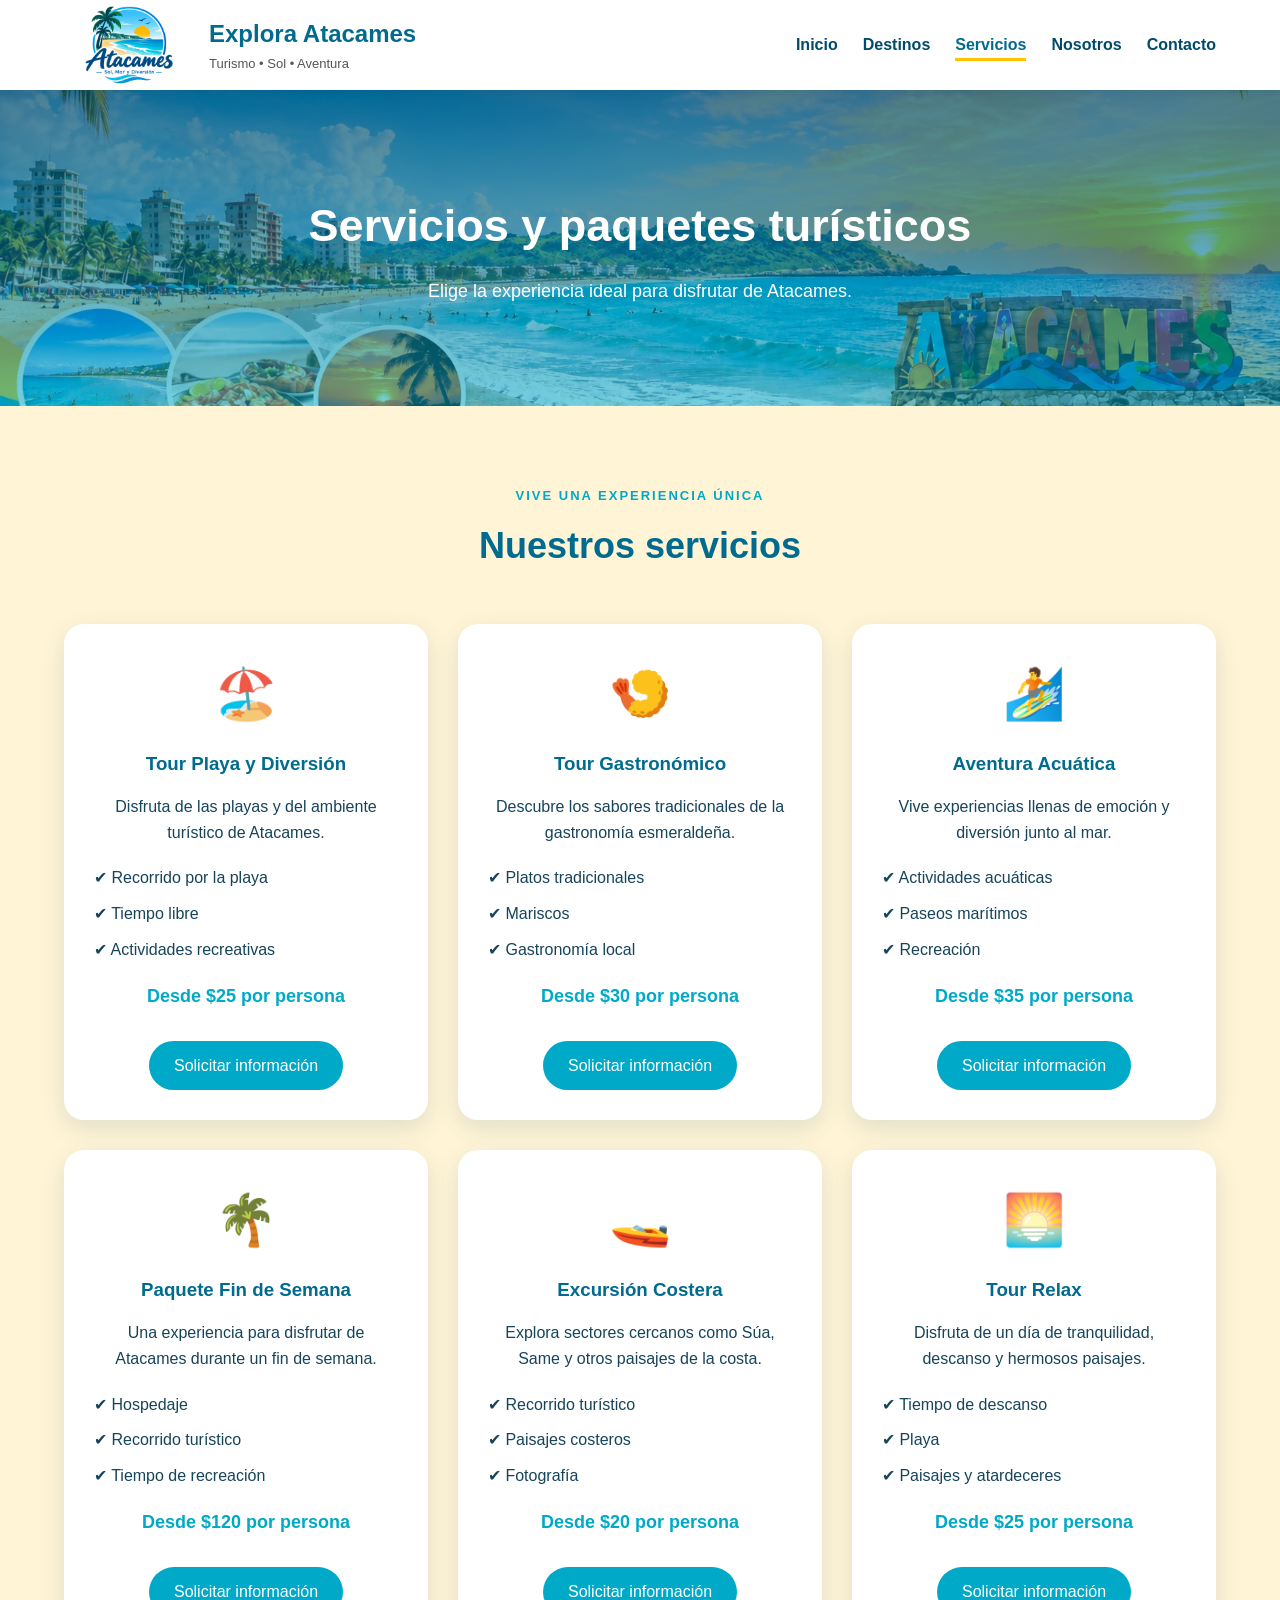
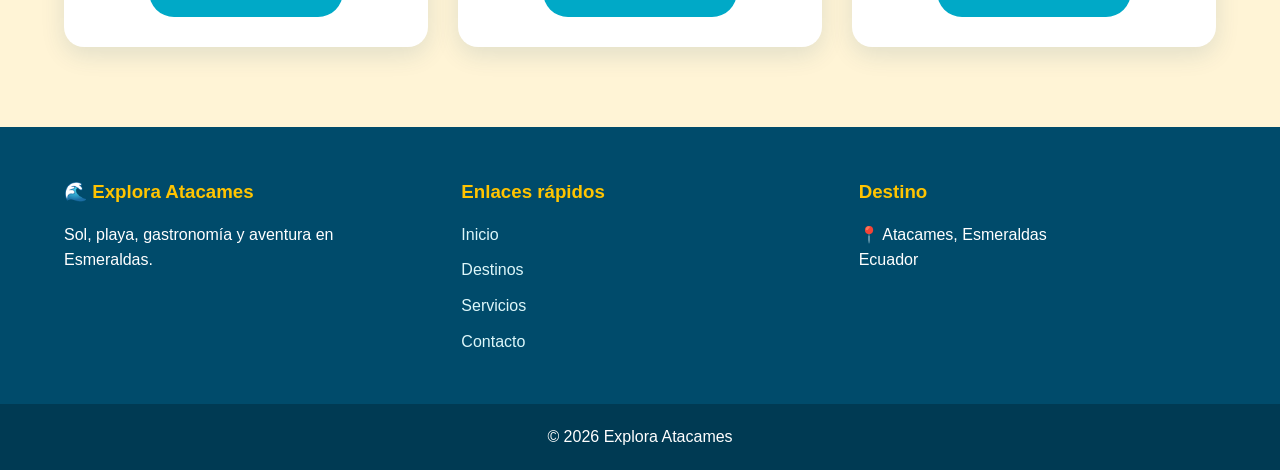
==== servicios.html @ 8d36df2c "first commit" ====
<!DOCTYPE html>
<html lang="es">

<head>

    <meta charset="UTF-8">

    <meta name="viewport"
        content="width=device-width, initial-scale=1.0">

    <meta name="description"
        content="Servicios y paquetes turísticos de Explora Atacames.">

    <title>Servicios | Explora Atacames</title>

    <link rel="stylesheet" href="css/styles.css">

</head>


<body>
<!-- ENCABEZADO -->

<header class="header">

    <div class="contenedor nav-contenedor">

        <a href="index.html" class="logo">

            <img src="imagenes/logo.png" alt="Logo Explora Atacames">

            <div>
                <h1>Explora Atacames</h1>
                <p>Turismo • Sol • Aventura</p>
            </div>

        </a>

        <nav class="menu">

            <ul>

                <li>
                    <a href="index.html">Inicio</a>
                </li>

                <li>
                    <a href="destinos.html">Destinos</a>
                </li>

                <li>
                    <a href="servicios.html" class="activo">
                        Servicios
                    </a>
                </li>

                <li>
                    <a href="nosotros.html">Nosotros</a>
                </li>

                <li>
                    <a href="contacto.html">Contacto</a>
                </li>

            </ul>

        </nav>

    </div>

</header>
    <main>


        <!-- PORTADA -->

        <section class="pagina-hero">

            <div class="contenedor">

                <h2>Servicios y paquetes turísticos</h2>

                <p>
                    Elige la experiencia ideal para disfrutar
                    de Atacames.
                </p>

            </div>

        </section>



        <!-- SERVICIOS -->

        <section class="seccion">

            <div class="contenedor">


                <div class="titulo-seccion">

                    <p>VIVE UNA EXPERIENCIA ÚNICA</p>

                    <h2>Nuestros servicios</h2>

                </div>



                <div class="servicios-grid">


                    <!-- SERVICIO 1 -->

                    <article class="servicio-card">

                        <span class="servicio-icono">🏖️</span>

                        <h3>Tour Playa y Diversión</h3>

                        <p>
                            Disfruta de las playas y del ambiente
                            turístico de Atacames.
                        </p>

                        <ul>

                            <li>✔ Recorrido por la playa</li>

                            <li>✔ Tiempo libre</li>

                            <li>✔ Actividades recreativas</li>

                        </ul>

                        <h4>Desde $25 por persona</h4>

                        <a href="contacto.html" class="btn-secundario">
                            Solicitar información
                        </a>

                    </article>



                    <!-- SERVICIO 2 -->

                    <article class="servicio-card">

                        <span class="servicio-icono">🍤</span>

                        <h3>Tour Gastronómico</h3>

                        <p>
                            Descubre los sabores tradicionales de la
                            gastronomía esmeraldeña.
                        </p>

                        <ul>

                            <li>✔ Platos tradicionales</li>

                            <li>✔ Mariscos</li>

                            <li>✔ Gastronomía local</li>

                        </ul>

                        <h4>Desde $30 por persona</h4>

                        <a href="contacto.html" class="btn-secundario">
                            Solicitar información
                        </a>

                    </article>



                    <!-- SERVICIO 3 -->

                    <article class="servicio-card">

                        <span class="servicio-icono">🏄</span>

                        <h3>Aventura Acuática</h3>

                        <p>
                            Vive experiencias llenas de emoción
                            y diversión junto al mar.
                        </p>

                        <ul>

                            <li>✔ Actividades acuáticas</li>

                            <li>✔ Paseos marítimos</li>

                            <li>✔ Recreación</li>

                        </ul>

                        <h4>Desde $35 por persona</h4>

                        <a href="contacto.html" class="btn-secundario">
                            Solicitar información
                        </a>

                    </article>



                    <!-- SERVICIO 4 -->

                    <article class="servicio-card">

                        <span class="servicio-icono">🌴</span>

                        <h3>Paquete Fin de Semana</h3>

                        <p>
                            Una experiencia para disfrutar de Atacames
                            durante un fin de semana.
                        </p>

                        <ul>

                            <li>✔ Hospedaje</li>

                            <li>✔ Recorrido turístico</li>

                            <li>✔ Tiempo de recreación</li>

                        </ul>

                        <h4>Desde $120 por persona</h4>

                        <a href="contacto.html" class="btn-secundario">
                            Solicitar información
                        </a>

                    </article>



                    <!-- SERVICIO 5 -->

                    <article class="servicio-card">

                        <span class="servicio-icono">🚤</span>

                        <h3>Excursión Costera</h3>

                        <p>
                            Explora sectores cercanos como Súa,
                            Same y otros paisajes de la costa.
                        </p>

                        <ul>

                            <li>✔ Recorrido turístico</li>

                            <li>✔ Paisajes costeros</li>

                            <li>✔ Fotografía</li>

                        </ul>

                        <h4>Desde $20 por persona</h4>

                        <a href="contacto.html" class="btn-secundario">
                            Solicitar información
                        </a>

                    </article>



                    <!-- SERVICIO 6 -->

                    <article class="servicio-card">

                        <span class="servicio-icono">🌅</span>

                        <h3>Tour Relax</h3>

                        <p>
                            Disfruta de un día de tranquilidad,
                            descanso y hermosos paisajes.
                        </p>

                        <ul>

                            <li>✔ Tiempo de descanso</li>

                            <li>✔ Playa</li>

                            <li>✔ Paisajes y atardeceres</li>

                        </ul>

                        <h4>Desde $25 por persona</h4>

                        <a href="contacto.html" class="btn-secundario">
                            Solicitar información
                        </a>

                    </article>


                </div>

            </div>

        </section>


    </main>



    <!-- FOOTER -->

    <footer class="footer">

        <div class="contenedor footer-grid">


            <div>

                <h3>🌊 Explora Atacames</h3>

                <p>
                    Sol, playa, gastronomía y aventura
                    en Esmeraldas.
                </p>

            </div>


            <div>

                <h3>Enlaces rápidos</h3>

                <ul>

                    <li><a href="index.html">Inicio</a></li>

                    <li><a href="destinos.html">Destinos</a></li>

                    <li><a href="servicios.html">Servicios</a></li>

                    <li><a href="contacto.html">Contacto</a></li>

                </ul>

            </div>


            <div>

                <h3>Destino</h3>

                <p>📍 Atacames, Esmeraldas</p>

                <p>Ecuador</p>

            </div>


        </div>


        <div class="footer-inferior">

            <p>
                © 2026 Explora Atacames
            </p>

        </div>

    </footer>


</body>

</html>
---- css/styles.css ----
/* ========================================
   EXPLORA ATACAMES
   PALETA BASADA EN LA IMAGEN DEL HERO
======================================== */

:root {
    --azul-profundo: #006B8F;
    --azul-oscuro: #004B6B;
    --azul-cielo: #18A9E0;
    --turquesa: #00A9C7;
    --turquesa-claro: #DDF7FA;

    --amarillo: #FFC400;
    --dorado: #F5A900;

    --arena: #FFF4D6;
    --blanco: #FFFFFF;

    --texto: #16445A;
    --gris: #555555;
}


/* ========================================
   CONFIGURACIÓN GENERAL
======================================== */

* {
    margin: 0;
    padding: 0;
    box-sizing: border-box;
}

html {
    scroll-behavior: smooth;
}

body {
    font-family: Arial, Helvetica, sans-serif;

    background-color: var(--arena);

    color: var(--texto);

    line-height: 1.6;
}

img {
    max-width: 100%;
    display: block;
}

html,
body {
    max-width: 100%;
    overflow-x: hidden;
}


/* ========================================
   CONTENEDOR GENERAL
======================================== */

.contenedor {
    width: 90%;
    max-width: 1200px;
    margin: auto;
}


/* ========================================
   ENCABEZADO
======================================== */

.header {
    background-color: var(--blanco);

    box-shadow: 0 2px 10px rgba(0, 75, 107, 0.15);

    position: sticky;

    top: 0;

    z-index: 1000;
}


.nav-contenedor {
    display: flex;

    justify-content: space-between;

    align-items: center;

    gap: 25px;

    padding: 0;
}


/* ========================================
   LOGO
======================================== */

.logo {
    display: flex;

    align-items: center;

    gap: 15px;

    text-decoration: none;

    color: var(--azul-profundo);

    flex-shrink: 0;
}


.logo img {
    width: 130px;

    height: 90px;

    object-fit: contain;
}


.logo h1 {
    font-size: 24px;

    margin: 0;

    color: var(--azul-profundo);
}


.logo p {
    font-size: 13px;

    color: var(--gris);

    margin: 0;
}


/* ========================================
   MENÚ
======================================== */

.menu ul {
    display: flex;

    align-items: center;

    list-style: none;

    gap: 25px;

    margin: 0;

    padding: 0;
}


.menu {
    margin-left: auto;
}


.menu a {
    text-decoration: none;

    color: var(--azul-oscuro);

    font-weight: bold;

    padding-bottom: 5px;

    transition: 0.3s;
}


.menu a:hover {
    color: var(--turquesa);
}


.menu a.activo {
    color: var(--azul-profundo);

    border-bottom: 3px solid var(--amarillo);
}


/* ========================================
   HERO PRINCIPAL
======================================== */

.hero {

    width: 100%;

    margin: 0;

    height: calc(100vh - 90px);

    min-height: 0;

    position: relative;

    overflow: hidden;

    display: flex;

    justify-content: center;

    align-items: flex-start;

    text-align: center;

    color: var(--blanco);

    background-image:
        linear-gradient(
            rgba(0, 75, 107, 0.08),
            rgba(0, 169, 199, 0.08)
        ),
        url("../imagenes/hero.webp");

    background-size: 100% 100%;

    background-position: center;

    background-repeat: no-repeat;
}


/* ========================================
   CONTENIDO HERO
======================================== */

.hero-contenido {
    position: relative;

    z-index: 2;

    width: 100%;

    max-width: 1000px;

    padding: 35px 20px 10px;
}


/* ========================================
   SUBTÍTULO
======================================== */

.subtitulo {
    display: inline-block;

    font-size: 13px;

    font-weight: bold;

    letter-spacing: 3px;

    color: var(--blanco);

    background-color: rgba(0, 107, 143, 0.92);

    padding: 7px 16px;

    border-radius: 20px;

    margin-bottom: 10px;

    text-shadow:
        1px 1px 2px rgba(0, 0, 0, 0.4);
}


/* ========================================
   TÍTULO HERO
======================================== */

.hero h2 {
    font-size: 48px;

    color: var(--blanco);

    font-weight: 800;

    margin-bottom: 10px;

    text-shadow:
        3px 3px 0 var(--azul-profundo),
        -1px -1px 0 var(--azul-profundo),
        1px -1px 0 var(--azul-profundo),
        -1px 1px 0 var(--azul-profundo),
        1px 1px 0 var(--azul-profundo);
}


/* ========================================
   TEXTO HERO
======================================== */

.hero-texto {
    display: inline-block;

    font-size: 17px;

    font-weight: bold;

    color: var(--blanco);

    background-color: rgba(0, 107, 143, 0.85);

    padding: 6px 15px;

    border-radius: 10px;

    margin-bottom: 12px;

    text-shadow:
        1px 1px 2px rgba(0, 0, 0, 0.6);
}


/* ========================================
   BOTÓN HERO
======================================== */

.hero .btn {

    background-color: var(--amarillo);

    color: var(--azul-oscuro);

    font-weight: 800;

    padding: 11px 25px;

    border-radius: 30px;

    text-decoration: none;

    display: block;

    width: fit-content;

    margin: 25px auto 0;

    box-shadow:
        0 4px 10px rgba(0, 75, 107, 0.30);

    transition: 0.3s;
}


.hero .btn:hover {
    background-color: var(--dorado);

    color: var(--blanco);

    transform: translateY(-3px);
}


/* ========================================
   BOTONES GENERALES
======================================== */

.btn {
    display: inline-block;

    background-color: var(--amarillo);

    color: var(--azul-oscuro);

    text-decoration: none;

    font-weight: bold;

    padding: 14px 28px;

    border-radius: 30px;

    transition: 0.3s;
}


.btn:hover {
    background-color: var(--dorado);

    color: var(--blanco);

    transform: translateY(-3px);
}


.btn-secundario {
    display: inline-block;

    margin-top: 20px;

    padding: 12px 25px;

    background-color: var(--turquesa);

    color: var(--blanco);

    text-decoration: none;

    border-radius: 25px;

    transition: 0.3s;
}


.btn-secundario:hover {
    background-color: var(--azul-profundo);

    transform: translateY(-3px);
}


/* ========================================
   SECCIONES
======================================== */

.seccion {
    padding: 80px 0;
}


/* ========================================
   TÍTULOS
======================================== */

.titulo-seccion {
    text-align: center;

    margin-bottom: 50px;
}


.titulo-seccion p {
    color: var(--turquesa);

    font-weight: bold;

    letter-spacing: 2px;

    font-size: 13px;
}


.titulo-seccion h2 {
    font-size: 36px;

    color: var(--azul-profundo);

    margin-top: 10px;
}


/* ========================================
   INTRODUCCIÓN
======================================== */

.introduccion-grid {
    display: grid;

    grid-template-columns: 1fr 1fr;

    gap: 50px;

    align-items: center;
}


.introduccion-imagen img {
    width: 100%;

    height: 350px;

    object-fit: cover;

    border-radius: 20px;

    box-shadow:
        0 10px 25px rgba(0, 75, 107, 0.20);
}


.introduccion-texto h3 {
    font-size: 30px;

    color: var(--azul-profundo);

    margin-bottom: 20px;
}


.introduccion-texto p {
    margin-bottom: 15px;
}


/* ========================================
   ATRACTIVOS
======================================== */

.atractivos {
    background-color: var(--turquesa-claro);
}


.atractivos-grid {
    display: grid;

    grid-template-columns: repeat(3, 1fr);

    gap: 30px;
}


/* ========================================
   TARJETAS
======================================== */

.card {
    background-color: var(--blanco);

    border-radius: 20px;

    overflow: hidden;

    box-shadow:
        0 5px 20px rgba(0, 75, 107, 0.15);

    transition: 0.3s;
}


.card:hover {
    transform: translateY(-10px);
}


.card img {
    width: 100%;

    height: 220px;

    object-fit: cover;
}


.card-contenido {
    padding: 25px;
}


.card-contenido h3 {
    color: var(--azul-profundo);

    margin-bottom: 15px;
}


.card-contenido p {
    margin-bottom: 15px;
}


.card-contenido a {
    color: var(--turquesa);

    font-weight: bold;

    text-decoration: none;
}


.card-contenido a:hover {
    color: var(--azul-profundo);
}


/* ========================================
   EXPERIENCIAS
======================================== */

.experiencias-grid {
    display: grid;

    grid-template-columns: repeat(4, 1fr);

    gap: 25px;
}


.experiencia {
    text-align: center;

    padding: 30px 20px;

    border-radius: 15px;

    background-color: var(--blanco);

    box-shadow:
        0 5px 15px rgba(0, 75, 107, 0.10);

    transition: 0.3s;
}


.experiencia:hover {
    transform: translateY(-5px);

    border-bottom: 4px solid var(--amarillo);
}


.experiencia span {
    font-size: 45px;
}


.experiencia h3 {
    color: var(--azul-profundo);

    margin: 15px 0;
}


/* ========================================
   CTA
======================================== */

.cta {
    text-align: center;

    padding: 80px 20px;

    background:
        linear-gradient(
            rgba(0, 169, 199, 0.95),
            rgba(0, 75, 107, 0.95)
        );

    color: var(--blanco);
}


.cta h2 {
    font-size: 38px;

    margin-bottom: 15px;
}


.cta p {
    margin-bottom: 30px;

    font-size: 18px;
}


/* ========================================
   HERO DE PÁGINAS INTERNAS
======================================== */

.pagina-hero {
    background:
        linear-gradient(
            rgba(0, 75, 107, 0.70),
            rgba(0, 169, 199, 0.55)
        ),
        url("../imagenes/hero.webp");

    background-size: cover;

    background-position: center;

    color: var(--blanco);

    text-align: center;

    padding: 100px 20px;
}


.pagina-hero h2 {
    font-size: 45px;

    margin-bottom: 15px;
}


.pagina-hero p {
    font-size: 18px;
}


/* ========================================
   DESTINOS
======================================== */

.destinos-grid {
    display: grid;

    grid-template-columns: repeat(3, 1fr);

    gap: 30px;
}


.destino-card {
    background-color: var(--blanco);

    border-radius: 20px;

    overflow: hidden;

    box-shadow:
        0 5px 20px rgba(0, 75, 107, 0.15);

    transition: 0.3s;
}


.destino-card:hover {
    transform: translateY(-8px);

    border-bottom: 5px solid var(--amarillo);
}


.destino-card img {
    width: 100%;

    height: 230px;

    object-fit: cover;
}


.destino-contenido {
    padding: 25px;
}


.destino-contenido h3 {
    color: var(--azul-profundo);

    margin-bottom: 15px;
}


.destino-contenido p {
    margin-bottom: 12px;
}


/* ========================================
   SERVICIOS
======================================== */

.servicios-grid {
    display: grid;

    grid-template-columns: repeat(3, 1fr);

    gap: 30px;
}


.servicio-card {
    background-color: var(--blanco);

    padding: 30px;

    border-radius: 20px;

    text-align: center;

    box-shadow:
        0 8px 25px rgba(0, 75, 107, 0.12);

    transition: 0.3s;
}


.servicio-card:hover {
    transform: translateY(-10px);

    border-top: 5px solid var(--amarillo);
}


.servicio-icono {
    font-size: 50px;
}


.servicio-card h3 {
    color: var(--azul-profundo);

    margin: 15px 0;
}


.servicio-card p {
    margin-bottom: 20px;
}


.servicio-card ul {
    list-style: none;

    text-align: left;

    margin-bottom: 20px;
}


.servicio-card li {
    margin: 10px 0;
}


.servicio-card h4 {
    color: var(--turquesa);

    font-size: 18px;

    margin-bottom: 10px;
}


/* ========================================
   NOSOTROS
======================================== */

.nosotros-grid {
    display: grid;

    grid-template-columns: 1fr 1fr;

    gap: 50px;

    align-items: center;
}


.nosotros-grid h2 {
    color: var(--azul-profundo);

    font-size: 35px;

    margin-bottom: 20px;
}


.nosotros-grid p {
    margin-bottom: 15px;
}


.nosotros-imagen img {
    width: 100%;

    height: 380px;

    object-fit: cover;

    border-radius: 20px;

    box-shadow:
        0 10px 25px rgba(0, 75, 107, 0.20);
}


/* ========================================
   MISIÓN Y VISIÓN
======================================== */

.mision-vision {
    background-color: var(--turquesa-claro);
}


.mision-grid {
    display: grid;

    grid-template-columns: repeat(2, 1fr);

    gap: 30px;
}


.mision-card {
    background-color: var(--blanco);

    padding: 40px;

    text-align: center;

    border-radius: 20px;

    box-shadow:
        0 5px 20px rgba(0, 75, 107, 0.10);

    transition: 0.3s;
}


.mision-card:hover {
    transform: translateY(-5px);

    border-top: 5px solid var(--amarillo);
}


.mision-card span {
    font-size: 50px;
}


.mision-card h3 {
    color: var(--azul-profundo);

    margin: 15px 0;
}


/* ========================================
   VALORES
======================================== */

.valores-grid {
    display: grid;

    grid-template-columns: repeat(4, 1fr);

    gap: 25px;
}


.valor {
    background-color: var(--blanco);

    text-align: center;

    padding: 30px 20px;

    border-radius: 15px;

    box-shadow:
        0 5px 15px rgba(0, 75, 107, 0.08);

    transition: 0.3s;
}


.valor:hover {
    transform: translateY(-5px);

    border-bottom: 4px solid var(--amarillo);
}


.valor span {
    font-size: 40px;
}


.valor h3 {
    color: var(--azul-profundo);

    margin: 15px 0;
}


/* ========================================
   RAZONES
======================================== */

.razones {
    background-color: var(--turquesa-claro);
}


.razones-grid {
    display: grid;

    grid-template-columns: repeat(3, 1fr);

    gap: 20px;
}


.razones-grid div {
    background-color: var(--blanco);

    padding: 25px;

    text-align: center;

    border-radius: 15px;

    font-weight: bold;

    color: var(--azul-profundo);

    box-shadow:
        0 5px 15px rgba(0, 75, 107, 0.08);

    transition: 0.3s;
}


.razones-grid div:hover {
    transform: translateY(-5px);

    background-color: var(--amarillo);
}


/* ========================================
   CONTACTO
======================================== */

.contacto-seccion {
    background-color: var(--arena);
}


.contacto-grid {
    display: grid;

    grid-template-columns: 1fr 1.5fr;

    gap: 50px;

    align-items: start;
}


.contacto-info h2 {
    color: var(--azul-profundo);

    font-size: 32px;

    margin-bottom: 20px;
}


.contacto-info > p {
    margin-bottom: 30px;
}


.info-contacto p {
    margin-bottom: 20px;
}


/* ========================================
   FORMULARIO
======================================== */

.formulario {
    background-color: var(--blanco);

    padding: 35px;

    border-radius: 20px;

    box-shadow:
        0 8px 25px rgba(0, 75, 107, 0.12);

    display: grid;

    grid-template-columns: repeat(2, 1fr);

    gap: 20px;
}


.form-grupo {
    display: flex;

    flex-direction: column;
}


.form-grupo label {
    margin-bottom: 8px;

    font-weight: bold;

    color: var(--azul-profundo);
}


.form-grupo input,
.form-grupo select,
.form-grupo textarea {
    padding: 12px;

    border: 1px solid #9DD9E5;

    border-radius: 8px;

    font-size: 15px;

    font-family: Arial, Helvetica, sans-serif;

    transition: 0.3s;
}


.form-grupo input:focus,
.form-grupo select:focus,
.form-grupo textarea:focus {
    outline: none;

    border-color: var(--turquesa);

    box-shadow:
        0 0 5px rgba(0, 169, 199, 0.35);
}


.form-mensaje {
    grid-column: 1 / -1;
}


.form-mensaje textarea {
    resize: vertical;
}


/* ========================================
   BOTÓN FORMULARIO
======================================== */

.btn-formulario {
    grid-column: 1 / -1;

    background-color: var(--azul-profundo);

    color: var(--blanco);

    border: none;

    padding: 14px;

    border-radius: 25px;

    font-size: 16px;

    font-weight: bold;

    cursor: pointer;

    transition: 0.3s;
}


.btn-formulario:hover {
    background-color: var(--turquesa);

    transform: translateY(-2px);
}


/* ========================================
   FOOTER
======================================== */

.footer {
    background-color: var(--azul-oscuro);

    color: var(--blanco);

    padding-top: 50px;
}


.footer-grid {
    display: grid;

    grid-template-columns: repeat(3, 1fr);

    gap: 40px;

    padding-bottom: 40px;
}


.footer h3 {
    margin-bottom: 15px;

    color: var(--amarillo);
}


.footer ul {
    list-style: none;
}


.footer li {
    margin-bottom: 10px;
}


.footer a {
    color: #DDF7FA;

    text-decoration: none;

    transition: 0.3s;
}


.footer a:hover {
    color: var(--amarillo);
}


.footer-inferior {
    text-align: center;

    padding: 20px;

    background-color: #003A53;
}


/* ========================================
   RESPONSIVE
======================================== */

@media (max-width: 1200px) {

    .contenedor {
        width: 94%;
    }

    .nav-contenedor {
        gap: 15px;
    }

    .logo {
        gap: 10px;
    }

    .logo img {
        width: 120px;
        height: 85px;
    }

    .logo h1 {
        font-size: 22px;
    }

    .logo p {
        font-size: 12px;
    }

    .menu ul {
        gap: 18px;
    }

    .menu a {
        font-size: 15px;
    }
}


@media (max-width: 900px) {

    .atractivos-grid,
    .destinos-grid,
    .servicios-grid {
        grid-template-columns: repeat(2, 1fr);
    }

    .experiencias-grid,
    .valores-grid {
        grid-template-columns: repeat(2, 1fr);
    }

    .contacto-grid {
        grid-template-columns: 1fr;
    }

    .hero {
        height: calc(100vh - 125px);

        background-size: 100% 100%;
    }

    .hero h2 {
        font-size: 40px;
    }
}


@media (max-width: 768px) {

    .nav-contenedor {
        flex-direction: column;

        gap: 10px;
    }

    .logo {
        flex-direction: column;

        text-align: center;

        gap: 5px;
    }

    .logo img {
        width: 140px;

        height: 100px;
    }

    .menu {
        margin-left: 0;
    }

    .menu ul {
        flex-wrap: wrap;

        justify-content: center;

        gap: 15px;
    }

    .hero {
        height: calc(100vh - 210px);

        background-size: 100% 100%;

        align-items: flex-start;
    }

    .hero-contenido {
        padding: 20px 10px 10px;
    }

    .subtitulo {
        font-size: 8px;

        letter-spacing: 1px;

        padding: 4px 8px;
    }

    .hero h2 {
        font-size: 25px;
    }

    .hero-texto {
        font-size: 11px;

        padding: 4px 8px;
    }

    .hero .btn {
        padding: 7px 14px;

        font-size: 11px;
    }

    .pagina-hero {
        padding: 80px 20px;
    }

    .pagina-hero h2 {
        font-size: 35px;
    }

    .pagina-hero p {
        font-size: 16px;
    }

    .titulo-seccion h2 {
        font-size: 30px;
    }

    .seccion {
        padding: 60px 0;
    }

    .introduccion-grid,
    .nosotros-grid,
    .mision-grid {
        grid-template-columns: 1fr;
    }

    .atractivos-grid,
    .experiencias-grid,
    .destinos-grid,
    .servicios-grid,
    .valores-grid,
    .razones-grid {
        grid-template-columns: 1fr;
    }

    .formulario {
        grid-template-columns: 1fr;

        padding: 25px;
    }

    .footer-grid {
        grid-template-columns: 1fr;

        text-align: center;
    }
}


@media (max-width: 480px) {

    .contenedor {
        width: 92%;
    }

    .logo h1 {
        font-size: 19px;
    }

    .menu ul {
        gap: 10px;
    }

    .menu a {
        font-size: 14px;
    }

    .hero {
        height: calc(100vh - 220px);
    }

    .hero-contenido {
        padding-top: 15px;
    }

    .hero h2 {
        font-size: 21px;
    }

    .hero-texto {
        font-size: 9px;

        padding: 3px 6px;
    }

    .hero .btn {
        padding: 6px 12px;

        font-size: 10px;
    }

    .pagina-hero h2 {
        font-size: 30px;
    }

    .titulo-seccion h2 {
        font-size: 26px;
    }

    .introduccion-texto h3 {
        font-size: 26px;
    }

    .contacto-info h2 {
        font-size: 27px;
    }

    .nosotros-grid h2 {
        font-size: 28px;
    }

    .cta h2 {
        font-size: 30px;
    }

    .cta p {
        font-size: 16px;
    }
}
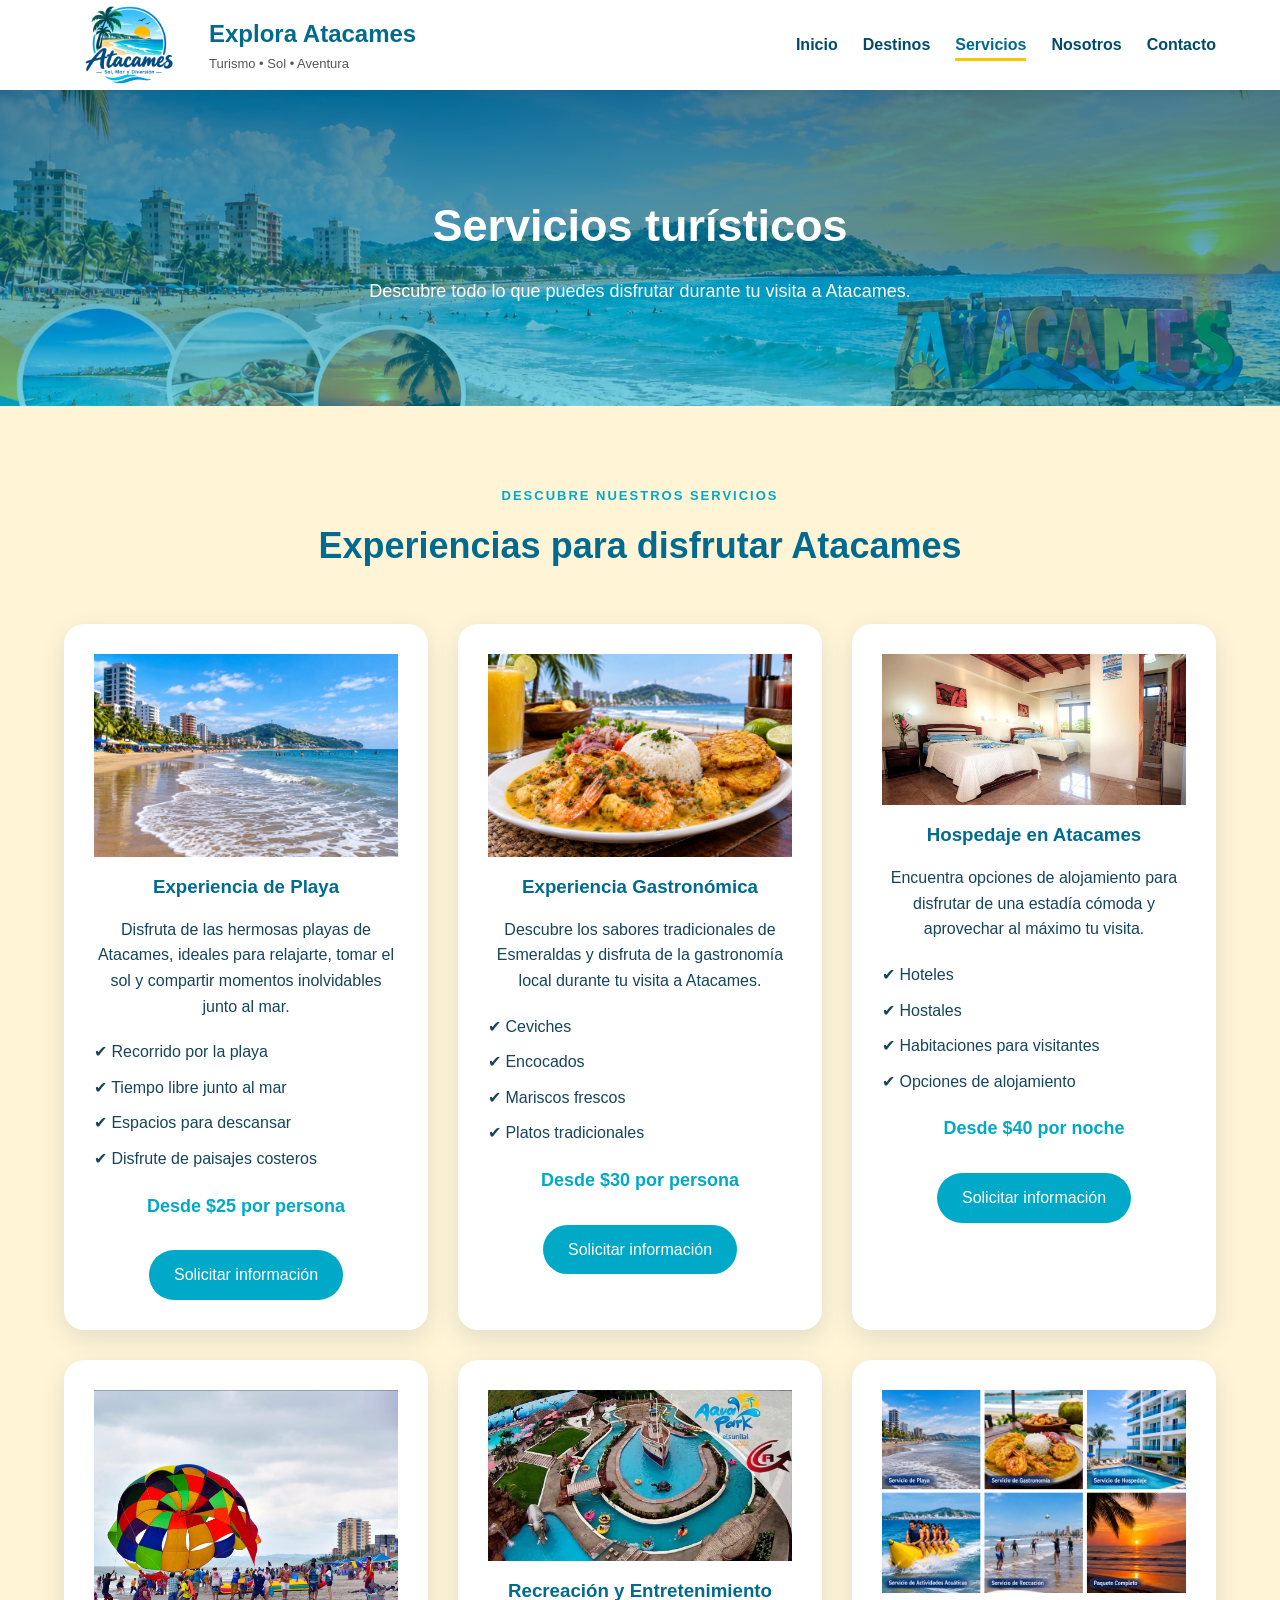
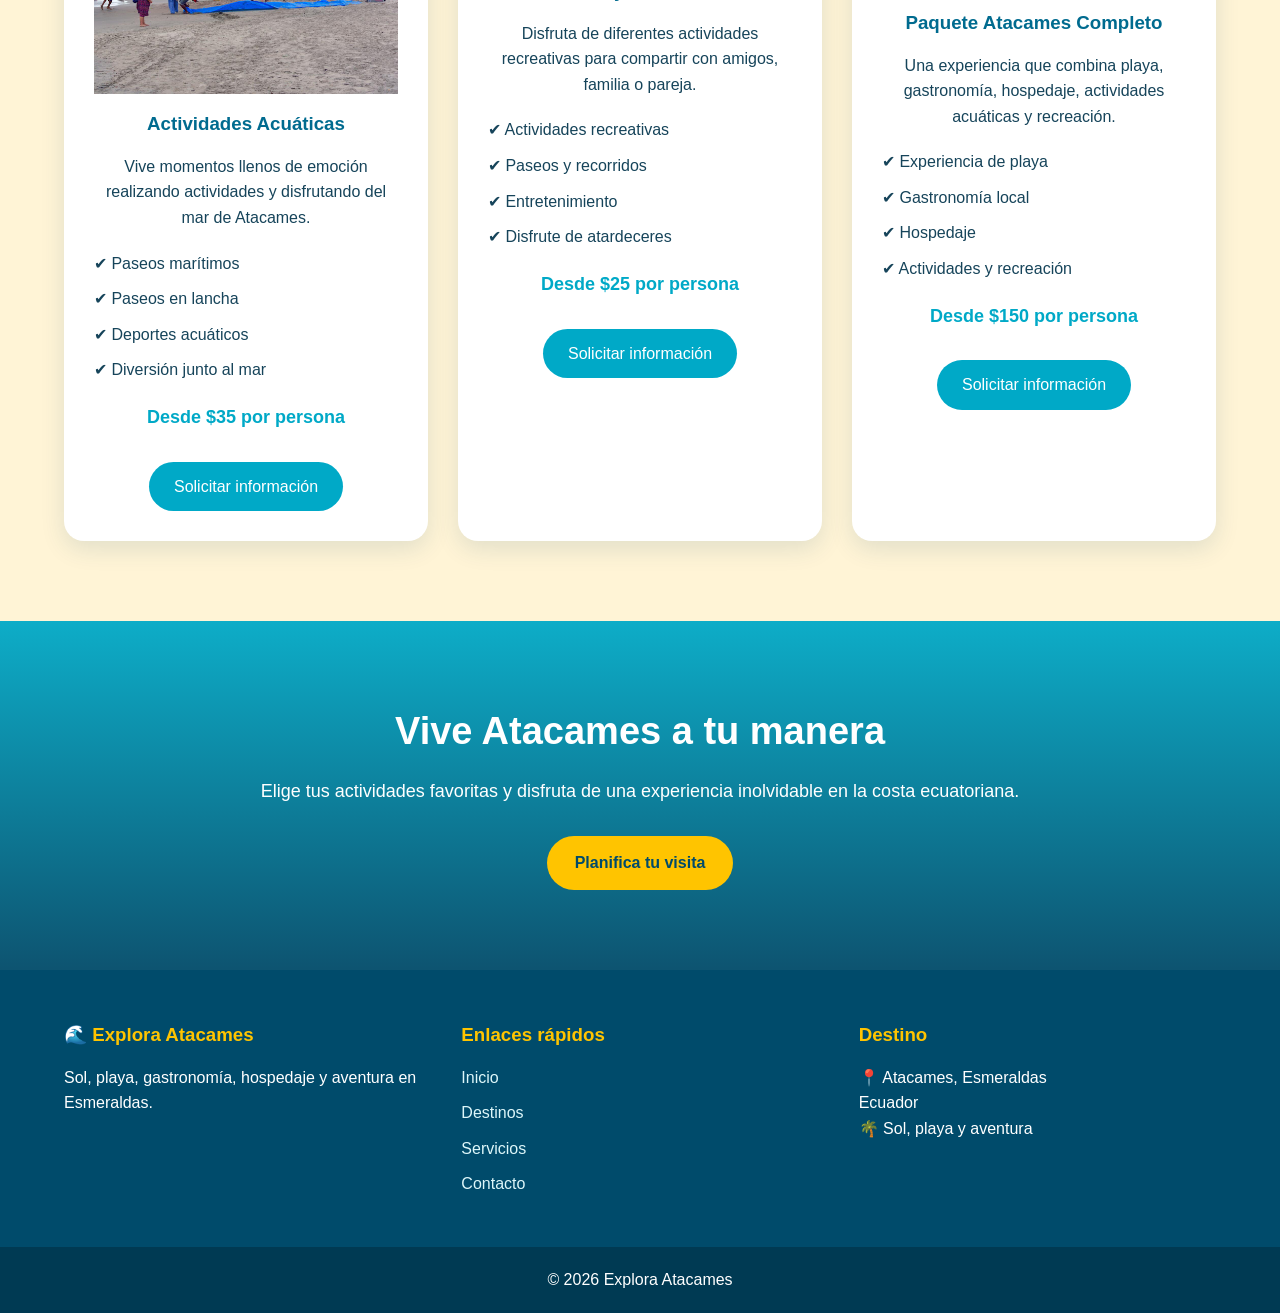
==== commit 3b36deb0: "completo" ====
--- a/servicios.html
+++ b/servicios.html
@@ -9,7 +9,7 @@
         content="width=device-width, initial-scale=1.0">
 
     <meta name="description"
-        content="Servicios y paquetes turísticos de Explora Atacames.">
+        content="Servicios turísticos de Explora Atacames: playa, gastronomía, hospedaje, actividades acuáticas y recreación.">
 
     <title>Servicios | Explora Atacames</title>
 
@@ -19,7 +19,11 @@
 
 
 <body>
-<!-- ENCABEZADO -->
+
+
+<!-- =========================
+     ENCABEZADO
+========================== -->
 
 <header class="header">
 
@@ -27,39 +31,53 @@
 
         <a href="index.html" class="logo">
 
-            <img src="imagenes/logo.png" alt="Logo Explora Atacames">
+            <img src="imagenes/logo.png"
+                alt="Logo Explora Atacames">
 
             <div>
+
                 <h1>Explora Atacames</h1>
+
                 <p>Turismo • Sol • Aventura</p>
+
             </div>
 
         </a>
 
+
         <nav class="menu">
 
             <ul>
 
                 <li>
-                    <a href="index.html">Inicio</a>
-                </li>
-
-                <li>
-                    <a href="destinos.html">Destinos</a>
-                </li>
-
-                <li>
-                    <a href="servicios.html" class="activo">
+                    <a href="index.html">
+                        Inicio
+                    </a>
+                </li>
+
+                <li>
+                    <a href="destinos.html">
+                        Destinos
+                    </a>
+                </li>
+
+                <li>
+                    <a href="servicios.html"
+                        class="activo">
                         Servicios
                     </a>
                 </li>
 
                 <li>
-                    <a href="nosotros.html">Nosotros</a>
-                </li>
-
-                <li>
-                    <a href="contacto.html">Contacto</a>
+                    <a href="nosotros.html">
+                        Nosotros
+                    </a>
+                </li>
+
+                <li>
+                    <a href="contacto.html">
+                        Contacto
+                    </a>
                 </li>
 
             </ul>
@@ -69,317 +87,458 @@
     </div>
 
 </header>
-    <main>
-
-
-        <!-- PORTADA -->
-
-        <section class="pagina-hero">
-
-            <div class="contenedor">
-
-                <h2>Servicios y paquetes turísticos</h2>
+
+
+
+<main>
+
+
+<!-- =========================
+     PORTADA
+========================== -->
+
+<section class="pagina-hero">
+
+    <div class="contenedor">
+
+        <h2>Servicios turísticos</h2>
+
+        <p>
+            Descubre todo lo que puedes disfrutar
+            durante tu visita a Atacames.
+        </p>
+
+    </div>
+
+</section>
+
+
+
+<!-- =========================
+     SERVICIOS
+========================== -->
+
+<section class="seccion">
+
+    <div class="contenedor">
+
+
+        <div class="titulo-seccion">
+
+            <p>DESCUBRE NUESTROS SERVICIOS</p>
+
+            <h2>Experiencias para disfrutar Atacames</h2>
+
+        </div>
+
+
+
+        <div class="servicios-grid">
+
+
+            <!-- =========================
+                 SERVICIO 1 - PLAYA
+            ========================== -->
+
+            <article class="servicio-card">
+
+                <img src="imagenes/serviplaya.png"
+                    alt="Playa de Atacames">
+
+                <h3>Experiencia de Playa</h3>
 
                 <p>
-                    Elige la experiencia ideal para disfrutar
-                    de Atacames.
+                    Disfruta de las hermosas playas de
+                    Atacames, ideales para relajarte,
+                    tomar el sol y compartir momentos
+                    inolvidables junto al mar.
                 </p>
 
-            </div>
-
-        </section>
-
-
-
-        <!-- SERVICIOS -->
-
-        <section class="seccion">
-
-            <div class="contenedor">
-
-
-                <div class="titulo-seccion">
-
-                    <p>VIVE UNA EXPERIENCIA ÚNICA</p>
-
-                    <h2>Nuestros servicios</h2>
-
-                </div>
-
-
-
-                <div class="servicios-grid">
-
-
-                    <!-- SERVICIO 1 -->
-
-                    <article class="servicio-card">
-
-                        <span class="servicio-icono">🏖️</span>
-
-                        <h3>Tour Playa y Diversión</h3>
-
-                        <p>
-                            Disfruta de las playas y del ambiente
-                            turístico de Atacames.
-                        </p>
-
-                        <ul>
-
-                            <li>✔ Recorrido por la playa</li>
-
-                            <li>✔ Tiempo libre</li>
-
-                            <li>✔ Actividades recreativas</li>
-
-                        </ul>
-
-                        <h4>Desde $25 por persona</h4>
-
-                        <a href="contacto.html" class="btn-secundario">
-                            Solicitar información
-                        </a>
-
-                    </article>
-
-
-
-                    <!-- SERVICIO 2 -->
-
-                    <article class="servicio-card">
-
-                        <span class="servicio-icono">🍤</span>
-
-                        <h3>Tour Gastronómico</h3>
-
-                        <p>
-                            Descubre los sabores tradicionales de la
-                            gastronomía esmeraldeña.
-                        </p>
-
-                        <ul>
-
-                            <li>✔ Platos tradicionales</li>
-
-                            <li>✔ Mariscos</li>
-
-                            <li>✔ Gastronomía local</li>
-
-                        </ul>
-
-                        <h4>Desde $30 por persona</h4>
-
-                        <a href="contacto.html" class="btn-secundario">
-                            Solicitar información
-                        </a>
-
-                    </article>
-
-
-
-                    <!-- SERVICIO 3 -->
-
-                    <article class="servicio-card">
-
-                        <span class="servicio-icono">🏄</span>
-
-                        <h3>Aventura Acuática</h3>
-
-                        <p>
-                            Vive experiencias llenas de emoción
-                            y diversión junto al mar.
-                        </p>
-
-                        <ul>
-
-                            <li>✔ Actividades acuáticas</li>
-
-                            <li>✔ Paseos marítimos</li>
-
-                            <li>✔ Recreación</li>
-
-                        </ul>
-
-                        <h4>Desde $35 por persona</h4>
-
-                        <a href="contacto.html" class="btn-secundario">
-                            Solicitar información
-                        </a>
-
-                    </article>
-
-
-
-                    <!-- SERVICIO 4 -->
-
-                    <article class="servicio-card">
-
-                        <span class="servicio-icono">🌴</span>
-
-                        <h3>Paquete Fin de Semana</h3>
-
-                        <p>
-                            Una experiencia para disfrutar de Atacames
-                            durante un fin de semana.
-                        </p>
-
-                        <ul>
-
-                            <li>✔ Hospedaje</li>
-
-                            <li>✔ Recorrido turístico</li>
-
-                            <li>✔ Tiempo de recreación</li>
-
-                        </ul>
-
-                        <h4>Desde $120 por persona</h4>
-
-                        <a href="contacto.html" class="btn-secundario">
-                            Solicitar información
-                        </a>
-
-                    </article>
-
-
-
-                    <!-- SERVICIO 5 -->
-
-                    <article class="servicio-card">
-
-                        <span class="servicio-icono">🚤</span>
-
-                        <h3>Excursión Costera</h3>
-
-                        <p>
-                            Explora sectores cercanos como Súa,
-                            Same y otros paisajes de la costa.
-                        </p>
-
-                        <ul>
-
-                            <li>✔ Recorrido turístico</li>
-
-                            <li>✔ Paisajes costeros</li>
-
-                            <li>✔ Fotografía</li>
-
-                        </ul>
-
-                        <h4>Desde $20 por persona</h4>
-
-                        <a href="contacto.html" class="btn-secundario">
-                            Solicitar información
-                        </a>
-
-                    </article>
-
-
-
-                    <!-- SERVICIO 6 -->
-
-                    <article class="servicio-card">
-
-                        <span class="servicio-icono">🌅</span>
-
-                        <h3>Tour Relax</h3>
-
-                        <p>
-                            Disfruta de un día de tranquilidad,
-                            descanso y hermosos paisajes.
-                        </p>
-
-                        <ul>
-
-                            <li>✔ Tiempo de descanso</li>
-
-                            <li>✔ Playa</li>
-
-                            <li>✔ Paisajes y atardeceres</li>
-
-                        </ul>
-
-                        <h4>Desde $25 por persona</h4>
-
-                        <a href="contacto.html" class="btn-secundario">
-                            Solicitar información
-                        </a>
-
-                    </article>
-
-
-                </div>
-
-            </div>
-
-        </section>
-
-
-    </main>
-
-
-
-    <!-- FOOTER -->
-
-    <footer class="footer">
-
-        <div class="contenedor footer-grid">
-
-
-            <div>
-
-                <h3>🌊 Explora Atacames</h3>
+                <ul>
+
+                    <li>✔ Recorrido por la playa</li>
+
+                    <li>✔ Tiempo libre junto al mar</li>
+
+                    <li>✔ Espacios para descansar</li>
+
+                    <li>✔ Disfrute de paisajes costeros</li>
+
+                </ul>
+
+                <h4>
+                    Desde $25 por persona
+                </h4>
+
+                <a href="contacto.html"
+                    class="btn-secundario">
+
+                    Solicitar información
+
+                </a>
+
+            </article>
+
+
+
+            <!-- =========================
+                 SERVICIO 2 - GASTRONOMÍA
+            ========================== -->
+
+            <article class="servicio-card">
+
+                <img src="imagenes/servicomida.png"
+                    alt="Gastronomía de Atacames">
+
+                <h3>Experiencia Gastronómica</h3>
 
                 <p>
-                    Sol, playa, gastronomía y aventura
-                    en Esmeraldas.
+                    Descubre los sabores tradicionales
+                    de Esmeraldas y disfruta de la
+                    gastronomía local durante tu visita
+                    a Atacames.
                 </p>
 
-            </div>
-
-
-            <div>
-
-                <h3>Enlaces rápidos</h3>
-
                 <ul>
 
-                    <li><a href="index.html">Inicio</a></li>
-
-                    <li><a href="destinos.html">Destinos</a></li>
-
-                    <li><a href="servicios.html">Servicios</a></li>
-
-                    <li><a href="contacto.html">Contacto</a></li>
+                    <li>✔ Ceviches</li>
+
+                    <li>✔ Encocados</li>
+
+                    <li>✔ Mariscos frescos</li>
+
+                    <li>✔ Platos tradicionales</li>
 
                 </ul>
 
-            </div>
-
-
-            <div>
-
-                <h3>Destino</h3>
-
-                <p>📍 Atacames, Esmeraldas</p>
-
-                <p>Ecuador</p>
-
-            </div>
+                <h4>
+                    Desde $30 por persona
+                </h4>
+
+                <a href="contacto.html"
+                    class="btn-secundario">
+
+                    Solicitar información
+
+                </a>
+
+            </article>
+
+
+
+            <!-- =========================
+                 SERVICIO 3 - HOSPEDAJE
+            ========================== -->
+
+            <article class="servicio-card">
+
+                <img src="imagenes/servihospedaje.jpg"
+                    alt="Hospedaje en Atacames">
+
+                <h3>Hospedaje en Atacames</h3>
+
+                <p>
+                    Encuentra opciones de alojamiento
+                    para disfrutar de una estadía cómoda
+                    y aprovechar al máximo tu visita.
+                </p>
+
+                <ul>
+
+                    <li>✔ Hoteles</li>
+
+                    <li>✔ Hostales</li>
+
+                    <li>✔ Habitaciones para visitantes</li>
+
+                    <li>✔ Opciones de alojamiento</li>
+
+                </ul>
+
+                <h4>
+                    Desde $40 por noche
+                </h4>
+
+                <a href="contacto.html"
+                    class="btn-secundario">
+
+                    Solicitar información
+
+                </a>
+
+            </article>
+
+
+
+            <!-- =========================
+                 SERVICIO 4 - ACTIVIDADES ACUÁTICAS
+            ========================== -->
+
+            <article class="servicio-card">
+
+                <img src="imagenes/serviacuatico.jpg"
+                    alt="Actividades acuáticas en Atacames">
+
+                <h3>Actividades Acuáticas</h3>
+
+                <p>
+                    Vive momentos llenos de emoción
+                    realizando actividades y disfrutando
+                    del mar de Atacames.
+                </p>
+
+                <ul>
+
+                    <li>✔ Paseos marítimos</li>
+
+                    <li>✔ Paseos en lancha</li>
+
+                    <li>✔ Deportes acuáticos</li>
+
+                    <li>✔ Diversión junto al mar</li>
+
+                </ul>
+
+                <h4>
+                    Desde $35 por persona
+                </h4>
+
+                <a href="contacto.html"
+                    class="btn-secundario">
+
+                    Solicitar información
+
+                </a>
+
+            </article>
+
+
+
+            <!-- =========================
+                 SERVICIO 5 - RECREACIÓN
+            ========================== -->
+
+            <article class="servicio-card">
+
+                <img src="imagenes/servirecreativo.jpg"
+                    alt="Actividades recreativas en Atacames">
+
+                <h3>Recreación y Entretenimiento</h3>
+
+                <p>
+                    Disfruta de diferentes actividades
+                    recreativas para compartir con amigos,
+                    familia o pareja.
+                </p>
+
+                <ul>
+
+                    <li>✔ Actividades recreativas</li>
+
+                    <li>✔ Paseos y recorridos</li>
+
+                    <li>✔ Entretenimiento</li>
+
+                    <li>✔ Disfrute de atardeceres</li>
+
+                </ul>
+
+                <h4>
+                    Desde $25 por persona
+                </h4>
+
+                <a href="contacto.html"
+                    class="btn-secundario">
+
+                    Solicitar información
+
+                </a>
+
+            </article>
+
+
+
+            <!-- =========================
+                 SERVICIO 6 - PAQUETE COMPLETO
+            ========================== -->
+
+            <article class="servicio-card">
+
+                <img src="imagenes/pack completo.png"
+                    alt="Experiencia turística completa en Atacames">
+
+                <h3>Paquete Atacames Completo</h3>
+
+                <p>
+                    Una experiencia que combina playa,
+                    gastronomía, hospedaje, actividades
+                    acuáticas y recreación.
+                </p>
+
+                <ul>
+
+                    <li>✔ Experiencia de playa</li>
+
+                    <li>✔ Gastronomía local</li>
+
+                    <li>✔ Hospedaje</li>
+
+                    <li>✔ Actividades y recreación</li>
+
+                </ul>
+
+                <h4>
+                    Desde $150 por persona
+                </h4>
+
+                <a href="contacto.html"
+                    class="btn-secundario">
+
+                    Solicitar información
+
+                </a>
+
+            </article>
 
 
         </div>
 
-
-        <div class="footer-inferior">
+    </div>
+
+</section>
+
+
+
+<!-- =========================
+     LLAMADO A LA ACCIÓN
+========================== -->
+
+<section class="cta">
+
+    <div class="contenedor">
+
+        <h2>
+            Vive Atacames a tu manera
+        </h2>
+
+        <p>
+            Elige tus actividades favoritas y
+            disfruta de una experiencia inolvidable
+            en la costa ecuatoriana.
+        </p>
+
+        <a href="contacto.html"
+            class="btn">
+
+            Planifica tu visita
+
+        </a>
+
+    </div>
+
+</section>
+
+
+</main>
+
+
+
+<!-- =========================
+     FOOTER
+========================== -->
+
+<footer class="footer">
+
+    <div class="contenedor footer-grid">
+
+
+        <div>
+
+            <h3>
+                🌊 Explora Atacames
+            </h3>
 
             <p>
-                © 2026 Explora Atacames
+                Sol, playa, gastronomía, hospedaje
+                y aventura en Esmeraldas.
             </p>
 
         </div>
 
-    </footer>
+
+
+        <div>
+
+            <h3>
+                Enlaces rápidos
+            </h3>
+
+            <ul>
+
+                <li>
+                    <a href="index.html">
+                        Inicio
+                    </a>
+                </li>
+
+                <li>
+                    <a href="destinos.html">
+                        Destinos
+                    </a>
+                </li>
+
+                <li>
+                    <a href="servicios.html">
+                        Servicios
+                    </a>
+                </li>
+
+                <li>
+                    <a href="contacto.html">
+                        Contacto
+                    </a>
+                </li>
+
+            </ul>
+
+        </div>
+
+
+
+        <div>
+
+            <h3>
+                Destino
+            </h3>
+
+            <p>
+                📍 Atacames, Esmeraldas
+            </p>
+
+            <p>
+                Ecuador
+            </p>
+
+            <p>
+                🌴 Sol, playa y aventura
+            </p>
+
+        </div>
+
+
+    </div>
+
+
+
+    <div class="footer-inferior">
+
+        <p>
+            © 2026 Explora Atacames
+        </p>
+
+    </div>
+
+</footer>
 
 
 </body>
--- a/css/styles.css
+++ b/css/styles.css
@@ -260,7 +260,7 @@
 .subtitulo {
     display: inline-block;
 
-    font-size: 13px;
+    font-size: 18px;
 
     font-weight: bold;
 
@@ -286,7 +286,7 @@
 ======================================== */
 
 .hero h2 {
-    font-size: 48px;
+    font-size: 52px;
 
     color: var(--blanco);
 
@@ -310,7 +310,7 @@
 .hero-texto {
     display: inline-block;
 
-    font-size: 17px;
+    font-size: 20px;
 
     font-weight: bold;
 
@@ -1316,26 +1316,26 @@
     }
 }
 
+/* ========================================
+   RESPONSIVE - MÓVIL
+   SOLO AJUSTES PARA CELULAR
+======================================== */
 
 @media (max-width: 768px) {
 
     .nav-contenedor {
         flex-direction: column;
-
         gap: 10px;
     }
 
     .logo {
         flex-direction: column;
-
         text-align: center;
-
         gap: 5px;
     }
 
     .logo img {
         width: 140px;
-
         height: 100px;
     }
 
@@ -1345,47 +1345,54 @@
 
     .menu ul {
         flex-wrap: wrap;
-
         justify-content: center;
-
         gap: 15px;
     }
 
+    /* ===== HERO EN CELULAR ===== */
+
     .hero {
-        height: calc(100vh - 210px);
-
-        background-size: 100% 100%;
-
-        align-items: flex-start;
-    }
+    height: 115vw;
+
+    background-size: 100% auto;
+
+    background-position: center top;
+
+    background-repeat: no-repeat;
+
+    align-items: flex-start;
+}
 
     .hero-contenido {
-        padding: 20px 10px 10px;
+        padding: 25px 10px 10px;
     }
 
     .subtitulo {
-        font-size: 8px;
-
-        letter-spacing: 1px;
-
-        padding: 4px 8px;
+        font-size: 9px;
+        letter-spacing: 1.5px;
+        padding: 5px 10px;
+        margin-bottom: 8px;
     }
 
     .hero h2 {
-        font-size: 25px;
+        font-size: 27px;
+        line-height: 1.15;
+        margin-bottom: 10px;
     }
 
     .hero-texto {
-        font-size: 11px;
-
-        padding: 4px 8px;
+        font-size: 12px;
+        padding: 5px 10px;
+        margin-bottom: 10px;
     }
 
     .hero .btn {
-        padding: 7px 14px;
-
-        font-size: 11px;
-    }
+        padding: 8px 16px;
+        font-size: 12px;
+        margin-top: 18px;
+    }
+
+    /* ===== PÁGINAS INTERNAS ===== */
 
     .pagina-hero {
         padding: 80px 20px;
@@ -1406,6 +1413,8 @@
     .seccion {
         padding: 60px 0;
     }
+
+    /* ===== GRILLAS ===== */
 
     .introduccion-grid,
     .nosotros-grid,
@@ -1422,19 +1431,25 @@
         grid-template-columns: 1fr;
     }
 
+    /* ===== FORMULARIO ===== */
+
     .formulario {
         grid-template-columns: 1fr;
-
         padding: 25px;
     }
+
+    /* ===== FOOTER ===== */
 
     .footer-grid {
         grid-template-columns: 1fr;
-
         text-align: center;
     }
 }
 
+
+/* ========================================
+   CELULARES PEQUEÑOS
+======================================== */
 
 @media (max-width: 480px) {
 
@@ -1454,28 +1469,44 @@
         font-size: 14px;
     }
 
-    .hero {
-        height: calc(100vh - 220px);
-    }
-
+    /* ===== HERO PEQUEÑO ===== */
+
+   .hero {
+    height: 55vw !important;
+    min-height: 0 !important;
+    margin-bottom: 0 !important;
+
+    background-size: 100% 100%;
+    background-position: center top;
+    background-repeat: no-repeat;
+}
+    
     .hero-contenido {
-        padding-top: 15px;
+        padding-top: 18px;
+        padding-left: 8px;
+        padding-right: 8px;
+    }
+
+    .subtitulo {
+        font-size: 8px;
+        letter-spacing: 1px;
+        padding: 4px 8px;
     }
 
     .hero h2 {
-        font-size: 21px;
+        font-size: 22px;
+        line-height: 1.15;
     }
 
     .hero-texto {
-        font-size: 9px;
-
-        padding: 3px 6px;
+        font-size: 10px;
+        padding: 4px 8px;
     }
 
     .hero .btn {
-        padding: 6px 12px;
-
-        font-size: 10px;
+        padding: 7px 14px;
+        font-size: 11px;
+        margin-top: 15px;
     }
 
     .pagina-hero h2 {
@@ -1505,4 +1536,8 @@
     .cta p {
         font-size: 16px;
     }
-}+
+    .hero + section {
+    margin-top: 0 !important;
+    padding-top: 0 !important;
+}
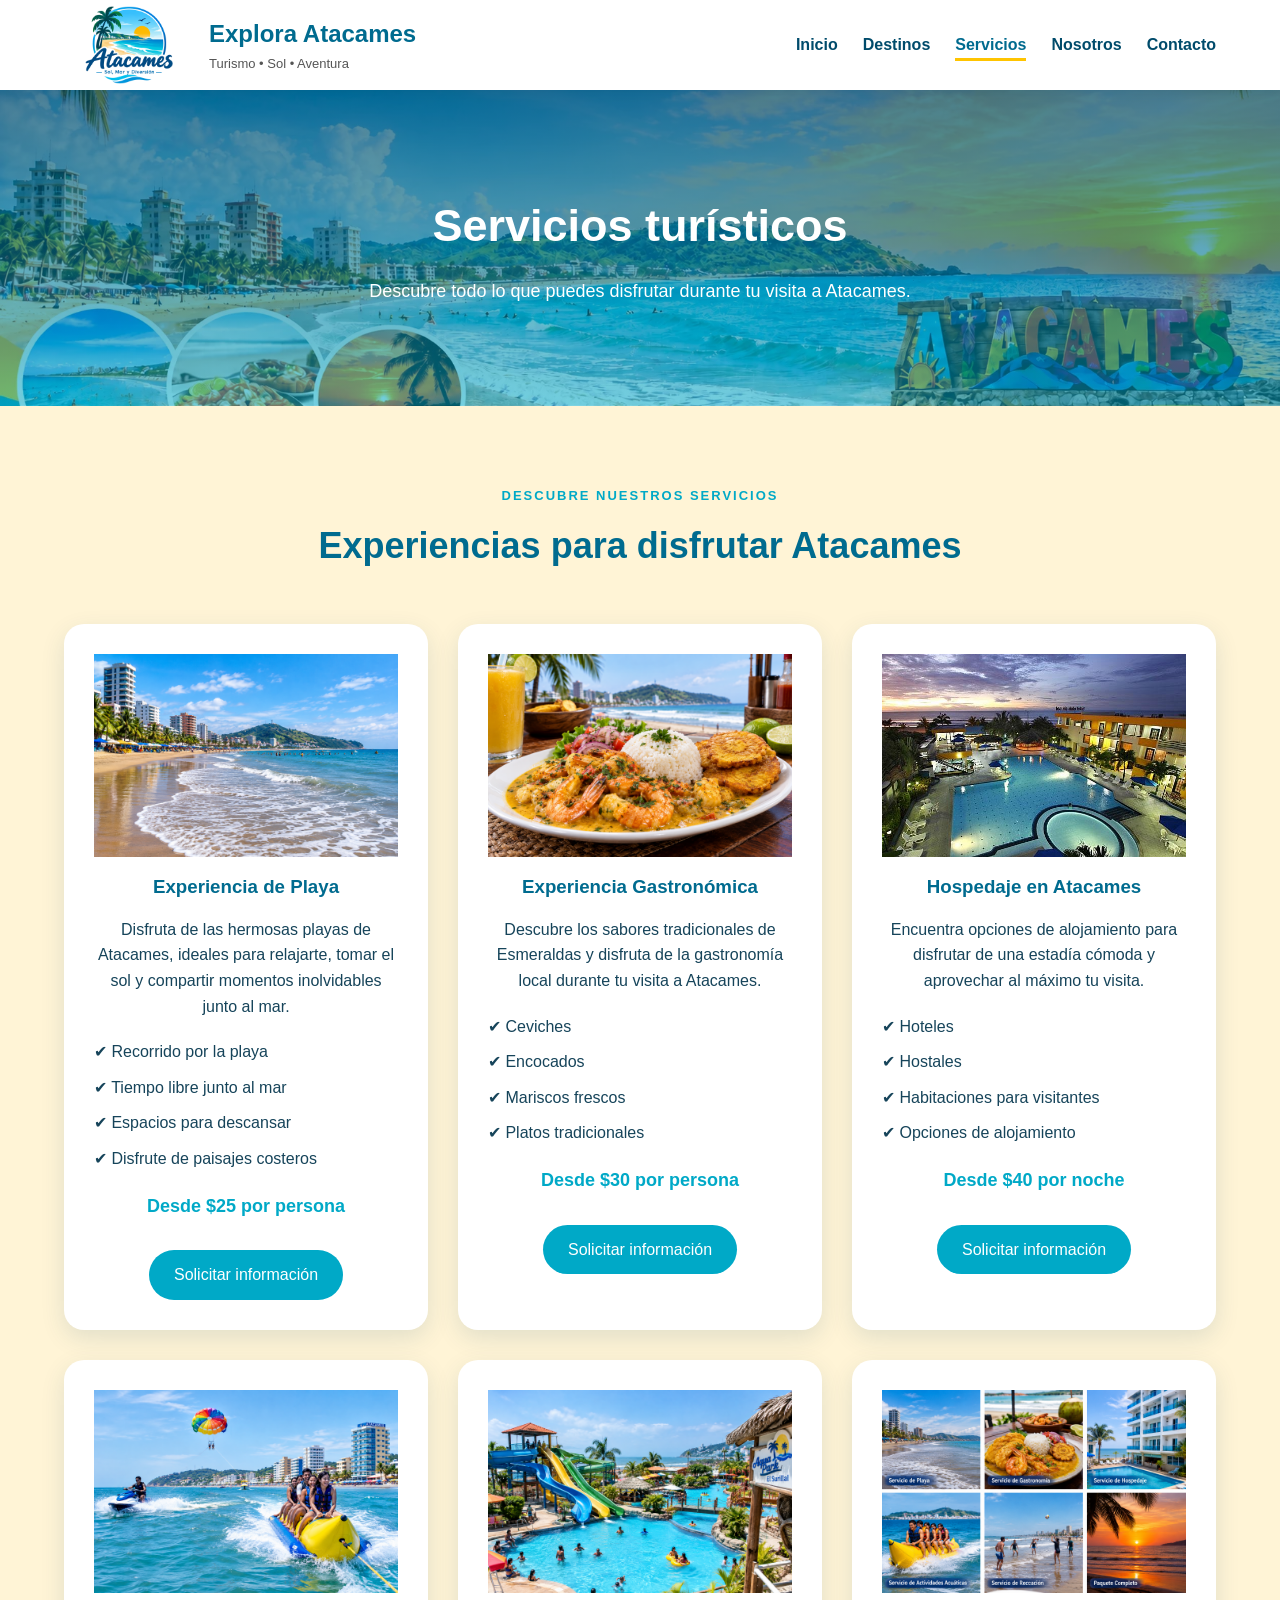
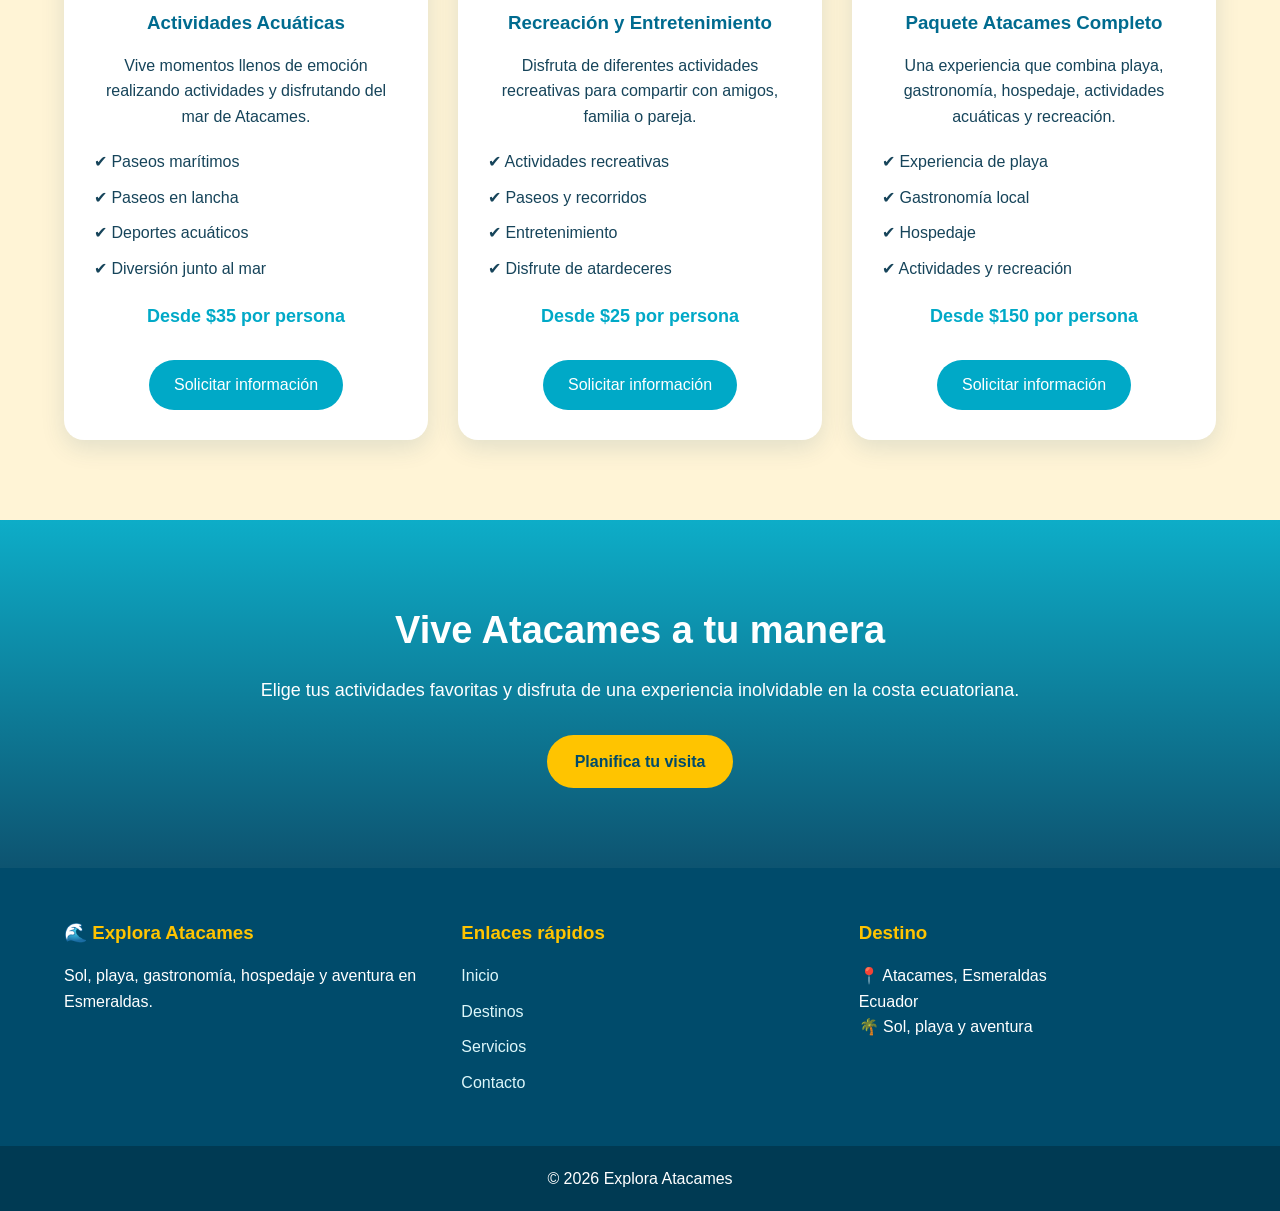
==== commit 92c5afca: "final" ====
--- a/servicios.html
+++ b/servicios.html
@@ -232,7 +232,7 @@
 
             <article class="servicio-card">
 
-                <img src="imagenes/servihospedaje.jpg"
+                <img src="imagenes/servihospe.jpg"
                     alt="Hospedaje en Atacames">
 
                 <h3>Hospedaje en Atacames</h3>
@@ -276,7 +276,7 @@
 
             <article class="servicio-card">
 
-                <img src="imagenes/serviacuatico.jpg"
+                <img src="imagenes/serviacua.png"
                     alt="Actividades acuáticas en Atacames">
 
                 <h3>Actividades Acuáticas</h3>
@@ -320,7 +320,7 @@
 
             <article class="servicio-card">
 
-                <img src="imagenes/servirecreativo.jpg"
+                <img src="imagenes/servirecrea.png"
                     alt="Actividades recreativas en Atacames">
 
                 <h3>Recreación y Entretenimiento</h3>
